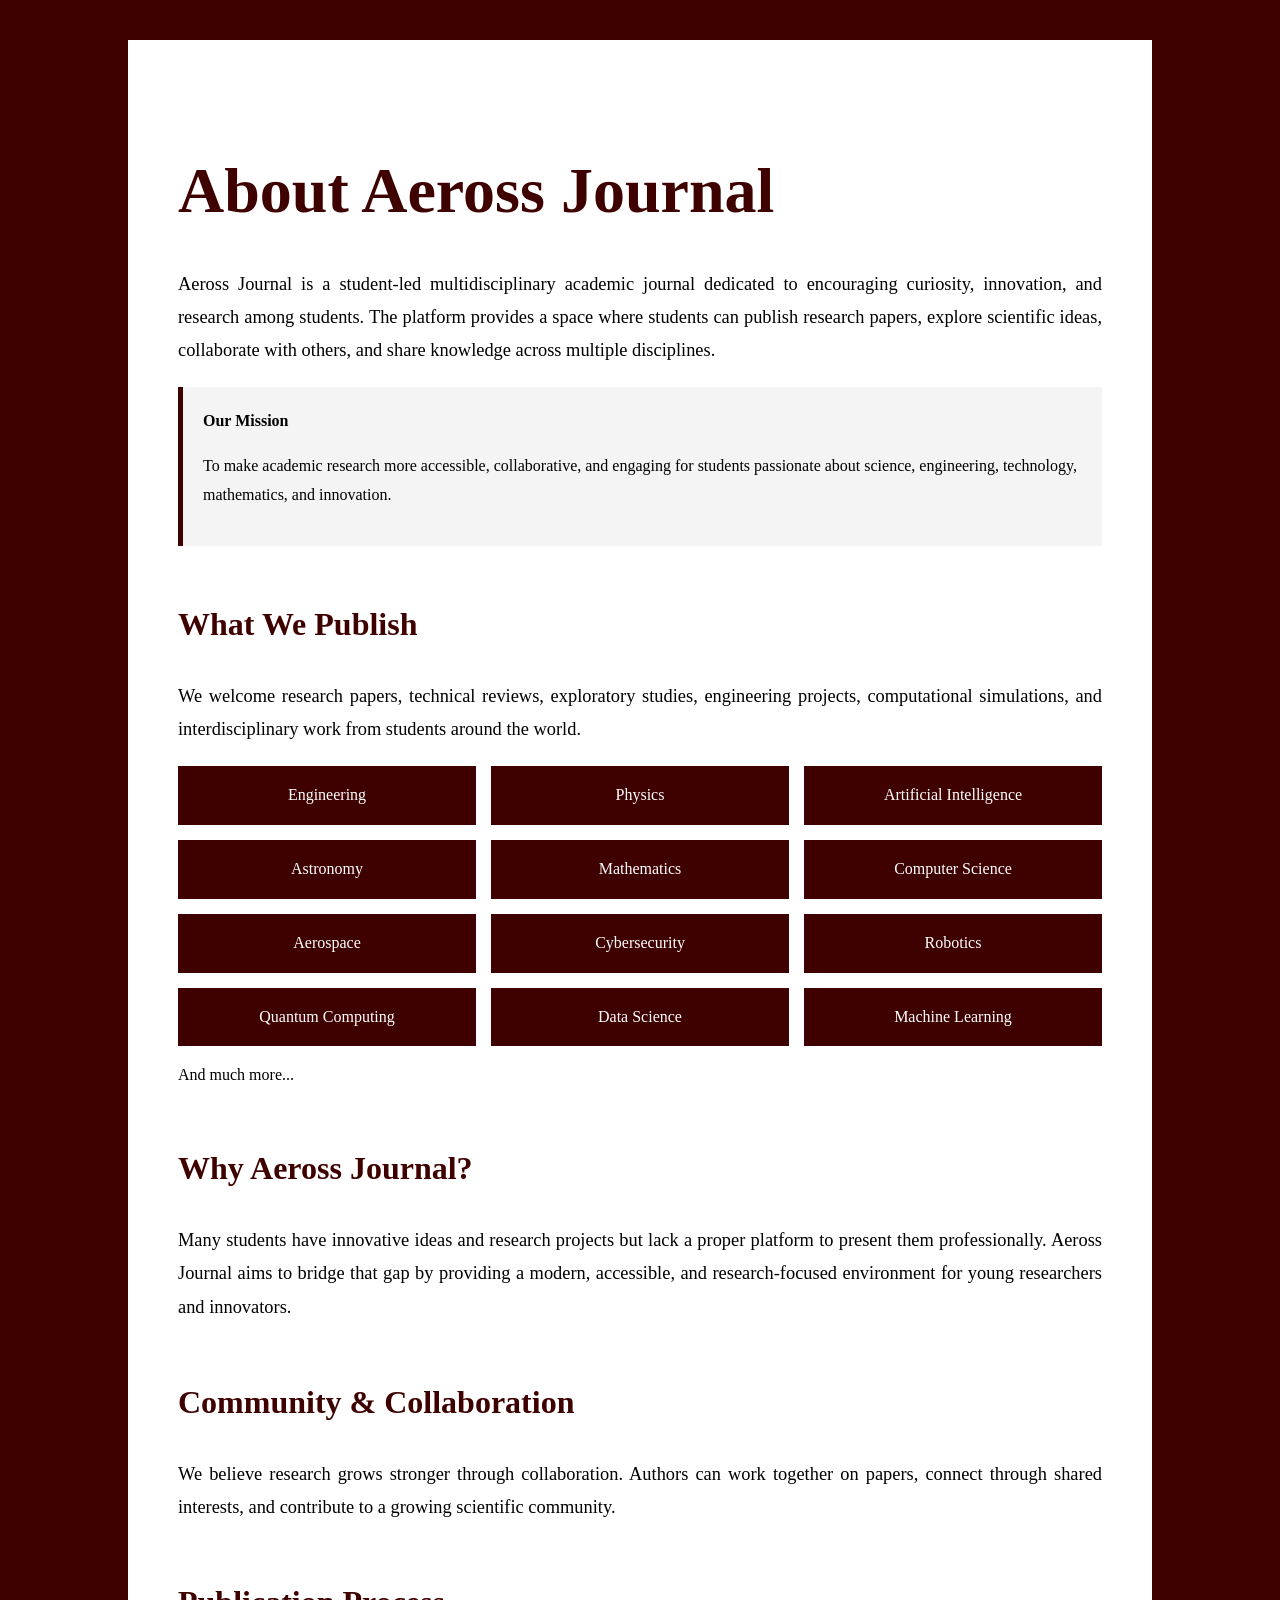
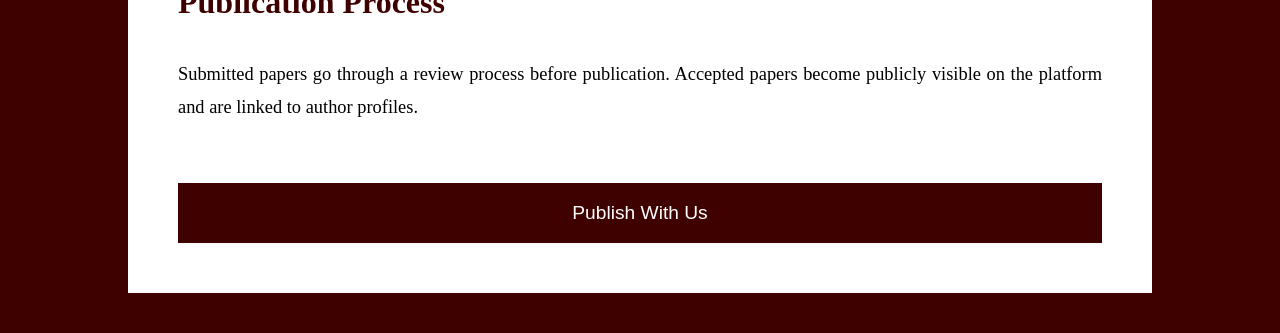
==== about.html @ bd8946fd "Add files via upload" ====
<!DOCTYPE html>
<html lang="en">

<head>

    <meta charset="UTF-8">

    <meta name="viewport" content="width=device-width, initial-scale=1.0">

    <title>About - Aeross Journal</title>

    <link rel="stylesheet" href="main.css">

    <style>

        body {
            background-color: var(--red);
            margin: 0;
        }

        .about-container {

            width: 80%;
            margin: 40px auto;

            background-color: white;

            padding: 50px;

            box-sizing: border-box;

            line-height: 1.8;
        }

        .about-title {

            font-size: 4rem;

            color: var(--red);

            margin-bottom: 20px;
        }

        .section-title {

            font-size: 2rem;

            color: var(--red);

            margin-top: 50px;
        }

        .about-text {

            font-size: 1.15rem;

            color: black;

            text-align: justify;
        }

        .highlight {

            background-color: #f4f4f4;

            border-left: 5px solid var(--red);

            padding: 20px;

            margin-top: 20px;
        }

        .topics-grid {

            display: grid;

            grid-template-columns: repeat(auto-fit, minmax(220px, 1fr));

            gap: 15px;

            margin-top: 20px;
        }

        .topic {

            background-color: var(--red);

            color: white;

            padding: 15px;

            text-align: center;

            font-size: 1rem;
        }

        .join-btn {

            margin-top: 40px;

            width: 100%;

            height: 60px;

            border: none;

            background-color: var(--red);

            color: white;

            font-size: 1.2rem;

            cursor: pointer;
        }

        .join-btn:hover {

            opacity: 0.9;
        }

    </style>

</head>

<body>

<div class="about-container">

    <h1 class="about-title">
        About Aeross Journal
    </h1>

    <p class="about-text">

        Aeross Journal is a student-led multidisciplinary academic journal
        dedicated to encouraging curiosity, innovation, and research among students.

        The platform provides a space where students can publish research papers,
        explore scientific ideas, collaborate with others, and share knowledge
        across multiple disciplines.

    </p>

    <div class="highlight">

        <strong>
            Our Mission
        </strong>

        <p>

            To make academic research more accessible, collaborative,
            and engaging for students passionate about science,
            engineering, technology, mathematics, and innovation.

        </p>

    </div>

    <h2 class="section-title">
        What We Publish
    </h2>

    <p class="about-text">

        We welcome research papers, technical reviews,
        exploratory studies, engineering projects,
        computational simulations, and interdisciplinary work
        from students around the world.

    </p>

    <div class="topics-grid">

        <div class="topic">Engineering</div>

        <div class="topic">Physics</div>

        <div class="topic">Artificial Intelligence</div>

        <div class="topic">Astronomy</div>

        <div class="topic">Mathematics</div>

        <div class="topic">Computer Science</div>

        <div class="topic">Aerospace</div>

        <div class="topic">Cybersecurity</div>

        <div class="topic">Robotics</div>

        <div class="topic">Quantum Computing</div>

        <div class="topic">Data Science</div>

        <div class="topic">Machine Learning</div>
        And much more...
    </div>

    <h2 class="section-title">
        Why Aeross Journal?
    </h2>

    <p class="about-text">

        Many students have innovative ideas and research projects
        but lack a proper platform to present them professionally.

        Aeross Journal aims to bridge that gap by providing
        a modern, accessible, and research-focused environment
        for young researchers and innovators.

    </p>

    <h2 class="section-title">
        Community & Collaboration
    </h2>

    <p class="about-text">

        We believe research grows stronger through collaboration.

        Authors can work together on papers,
        connect through shared interests,
        and contribute to a growing scientific community.

    </p>

    <h2 class="section-title">
        Publication Process
    </h2>

    <p class="about-text">

        Submitted papers go through a review process before publication.
        Accepted papers become publicly visible on the platform
        and are linked to author profiles.

    </p>

    <button
        class="join-btn"
        onclick="window.location.href='/publish.html'"
    >

        Publish With Us

    </button>

</div>

</body>

</html>
---- main.css ----
:root {
    --red: rgb(63, 0, 0);
}
body {
    overflow-x: hidden;
    background-color: var(--red);
    padding: 0%;
    margin: 0%;
    font-family: Cambria, Cochin, Georgia, Times, 'Times New Roman', serif;
}

.nav-bar {
    background-color: rgb(255, 255, 255);
    top: 0%;
    height: 90px;
    display: flex;
    width: 100%;
    align-items: center;
    padding-left: 3%;
    border-bottom: 2px rgb(0, 0, 0) solid;
    margin-bottom: 10px;
}
.hero-title {
    font-family: Cambria, Cochin, Georgia, Times, 'Times New Roman', serif;
    font-size: 2vw;
    background-color: rgb(255, 255, 255);
    padding: 5px;
    color: rgb(0, 0, 0);
}
.hero-title:hover {
    background-color: var(--red);
    color: rgb(255, 255, 255);
    cursor: pointer;
}

.btn-cont {
    position:absolute;
    right: 5%;
    display: flex;
    gap: 6px;
}
.search-btn {
    height: 39px;
    background-color: rgba(255, 255, 255, 0.678);
    width: 100px;
    color: rgb(0, 0, 0);
    cursor: pointer;
    span {
        margin-left: 6%;
        text-decoration: underline;
    }
}

.search-btn:hover {
    background-color: var(--red);
    color:rgb(255, 255, 255)
}

.art-week {
    height: 60vh;
    background-color: rgba(255, 255, 255, 0.925);
    margin: 10px;
    margin-top: 10px;
    display: flex;
    border: 2px black solid;
    cursor: pointer;
}
.art-image{
    display: flex;
    align-items: center;
    margin-right: 30px;
    flex:1;
}

.art-image img{
    width:100%;
    height: 100%;
}

/* RIGHT SIDE */
.art-content{
    flex:1;
    padding: 2rem;
    display:flex;
    flex-direction:column;
    gap:1rem;
}

.art-content span{
    font-size: 1rem;
    margin:0;
    color: rgb(0, 0, 0);
    text-decoration: underline;
}

.art-image p{
    text-align: justify;
    color: var(--red);
    font-size: 0.9rem;
}

.art-content hr {
    border: 1px black solid;
    width: 100%;
}

/* mini articles */

.more-articles {
    background-color: var(--red);

    display: grid;
    gap: 10px;

    grid-template-columns: repeat(5, 1fr);

    align-items: stretch;
}

.mini-art-cont {
    background-color: #ffffff;
    border: 1px solid black;
    padding: 10px;
    font-family: Cambria, Cochin, Georgia, Times, 'Times New Roman', serif;
    display: flex;
    flex-direction: column;

    gap: 12px;

    height: 100%;
    box-sizing: border-box;

    align-self: stretch;
    
    span {
        font-size: 1.25rem;
        margin:0;
        color: rgb(0, 0, 0);
        text-decoration: underline;
        font-weight: 900;
    }
    
    p {
        margin:0;
        line-height:1.5;
        color:#000000;
    }
}

.mini-art-image img {
    height: 180px;
    width: 100%;
    object-fit: cover;

    display: block;
}

.aeross-email-e {
    background-color: var(--red);
    border: 5px rgb(255, 255, 255) solid;
    img{
        height: 210px;
        z-index: 0;
        object-fit: contain;
    }
    span {
        color: rgb(255, 255, 255);
        font-size: 1.5rem;
        text-decoration: none;
    }
    p {
        color:rgb(255, 255, 255);
    }
    button {
        width: 100%;
        height: 50px;
        border: none;
        background-color: rgb(0, 0, 0);
        font-size: 1rem;
        cursor: pointer;
        color: white;
    }
}

.genre {
    width: 96vw;
    height: auto;
    margin: 10px;
    position: relative;
    z-index: 3;
    display: flex;
    padding: 5px;
    padding-right: 10px;
    align-items: center;

    hr {
        background-color: #000000;
        margin-right: 20px;
    }
    .choose-genre {
        justify-content: center;
    }
    #genre {
        width: 60vw;
        height: 30px;
        border: 2px black solid;
        font-size: large;
        padding-left: 10px;
    }
    
    .suggestions {
        position: absolute;
        background: white;
        border: 1px solid #ccc;
        border-top: none;
        max-height: 200px;
        overflow-y: auto;
        width: 74vw;
    }

    .suggestion-item {
        padding: 10px;
        cursor: pointer;
    }

    .suggestion-item:hover {
        background: #f0f0f0;
    }
    input {
        width: 74vw;
        padding: 10px;
        font-size: 16px;
    }


}

#art-week-title {
    font-size: 3.3rem;
    color: #000000;
}

.title {
    font-size: 2.5rem;
    color: #ffffff;
}

.quote {
    width: 50vw;
    display: flex;
    justify-content: center;
    justify-self: center;
    text-align: justify;
    padding: 0%;
    margin: 0%;
}
.quote-art {
    color: #ffffff;
    margin-top: 10vh;
    margin-bottom: 10vh;
}
.para {
    font-size: 1.2rem;
    width: 50vw;
    padding: 10px;
}

.footer{

padding:30px 0px;
font-family: 'Play', sans-serif;
text-align:center;
}

.footer .row{
width:100%;
margin:1% 0%;
padding:0.6% 0%;
color:gray;
font-size:0.8em;
display: flex;
justify-content: center;
align-items: center;
}

.footer .row a{
text-decoration:none;
color:gray;
transition:0.5s;
margin: 0 12px;
}

.footer .row a:hover{
color:#fff;
}

.footer .row ul{
width:100%;
}

.footer .row ul li{
display:inline-block;
margin:0px 30px;
}

.footer .row a i{
font-size:2em;
margin:0% 1%;
}

@media (max-width:720px){
.footer{
text-align:left;
padding:5%;
}
.footer .row ul li{
display:block;
margin:10px 0px;
text-align:left;
}
.footer .row a i{
margin:0% 3%;
}
}

.img {
    position: relative;
    width: 90px;
    height: 90px;

    display: flex;
    justify-content: center;
    align-items: center;

    margin: 0 20px;
}

.img img {
    position: absolute;
    height: 80px;
}

.img #light {
    z-index: 2;
}

.img #dark {
    filter: invert(1);
    transform: translate(5px, 5px);
    z-index: 1;
}

/* CONTACT SECTION */
.contact {
    color: white;
    font-family: monospace;
}

.contact .title {
    font-size: 2rem;
    display: block;
    margin-bottom: 20px;
}

/* RIGHT IMAGE */
.aeross-img-foot {
    position:absolute;
    height: 0px;
}

.aeross-img-foot img {
    height: 120px;
    position: absolute;
    top: 0;
    left: 0;
}

.aeross-img-foot #light {
    z-index: 2;
}

.aeross-img-foot #dark {
    filter: invert(1);
    transform: translate(4px, 4px);
}

.legal-page {
    background-color: white;
    margin: 40px auto;
    padding: 40px;
    width: 80%;
    line-height: 1.8;
    font-size: 1.1rem;
}

.legal-page h1 {
    font-size: 3rem;
    color: var(--red);
}

.legal-page h2 {
    margin-top: 40px;
    color: var(--red);
}

.legal-page ul {
    padding-left: 30px;
}
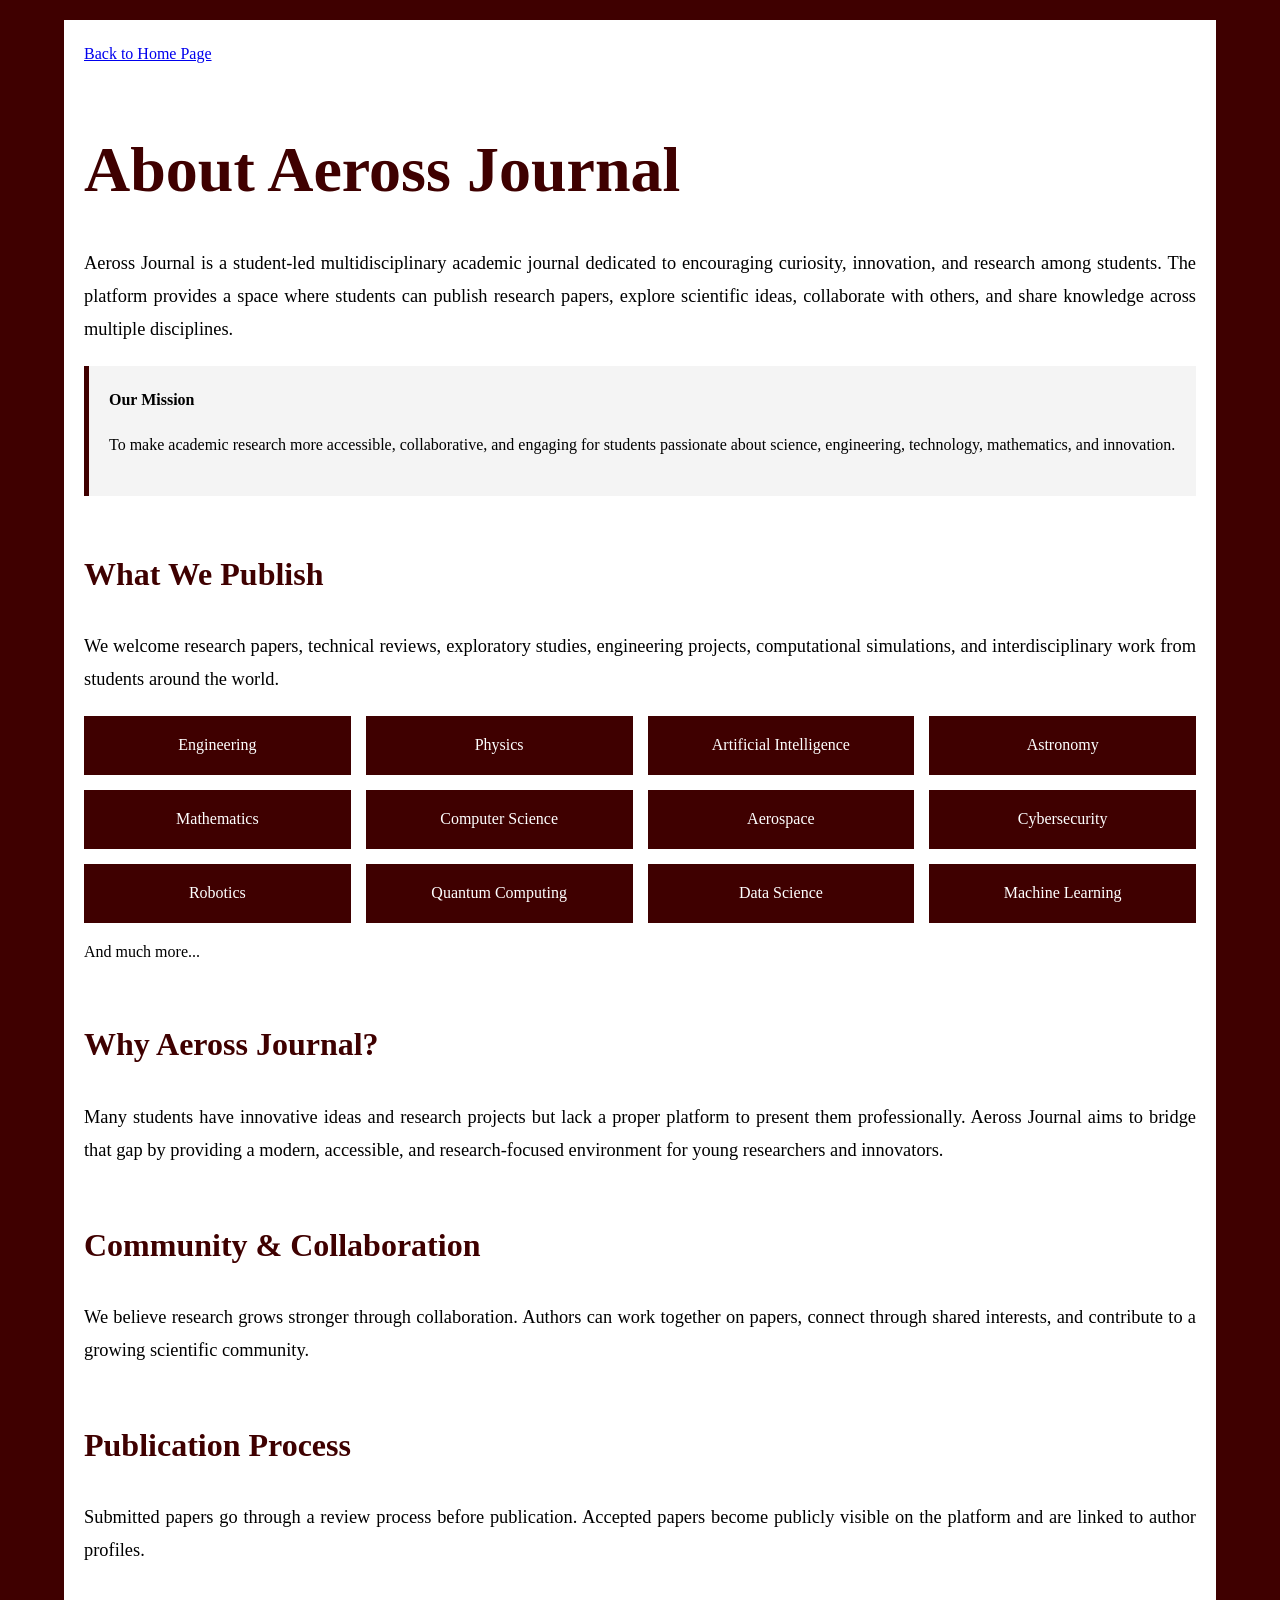
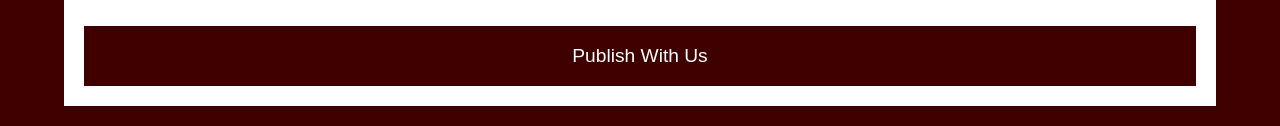
==== commit 0875700d: "Add files via upload" ====
--- a/about.html
+++ b/about.html
@@ -20,12 +20,12 @@
 
         .about-container {
 
-            width: 80%;
-            margin: 40px auto;
+            width: 90%;
+            margin: 20px auto;
 
             background-color: white;
 
-            padding: 50px;
+            padding: 20px;
 
             box-sizing: border-box;
 
@@ -125,7 +125,7 @@
 <body>
 
 <div class="about-container">
-
+    <a href="/index.html">Back to Home Page</a>
     <h1 class="about-title">
         About Aeross Journal
     </h1>
@@ -241,7 +241,7 @@
 
     <button
         class="join-btn"
-        onclick="window.location.href='/publish.html'"
+        onclick="window.location.href='/pwu.html'"
     >
 
         Publish With Us
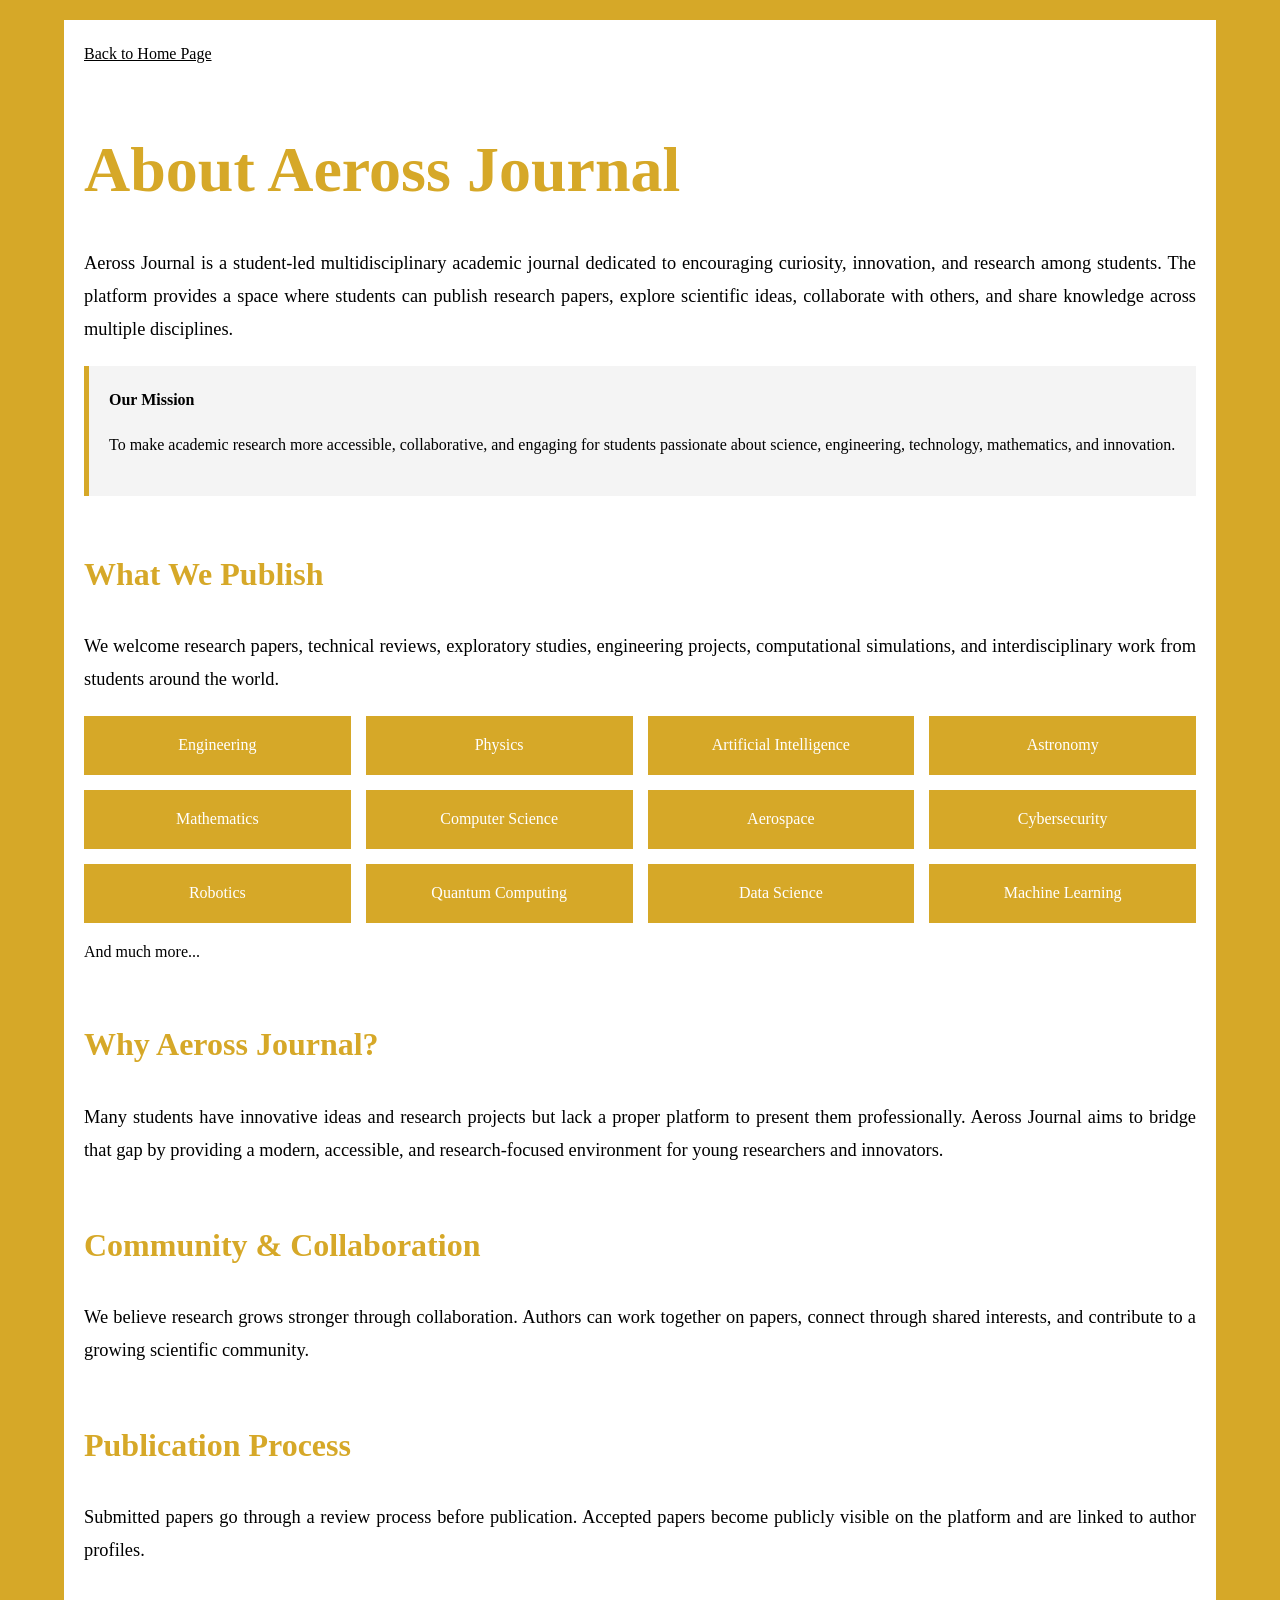
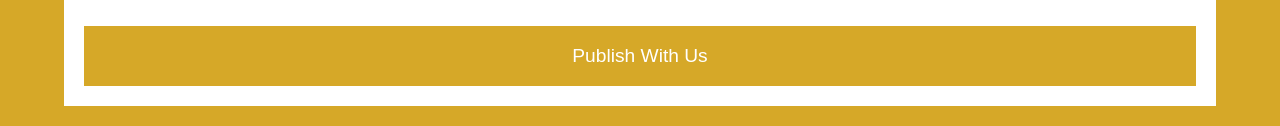
==== commit 81cf987b: "Add files via upload" ====
--- a/about.html
+++ b/about.html
@@ -247,7 +247,7 @@
         Publish With Us
 
     </button>
-
+    <script src="main.js"></script>
 </div>
 
 </body>
--- a/main.css
+++ b/main.css
@@ -1,6 +1,6 @@
 
 :root {
-    --red: rgb(63, 0, 0);
+    --red: #d6a828; /*#fdc42d*/
 }
 body {
     overflow-x: hidden;
@@ -59,7 +59,7 @@
 
 .art-week {
     height: 60vh;
-    background-color: rgba(255, 255, 255, 0.925);
+    background-color: rgb(255, 255, 255);
     margin: 10px;
     margin-top: 10px;
     display: flex;
@@ -184,6 +184,7 @@
 }
 
 .genre {
+    background-color: #ffffff;
     width: 96vw;
     height: auto;
     margin: 10px;
@@ -193,6 +194,11 @@
     padding: 5px;
     padding-right: 10px;
     align-items: center;
+    border: 2px black solid;
+
+    .title {
+        color: #000000;
+    }
 
     hr {
         background-color: #000000;
@@ -222,15 +228,18 @@
     .suggestion-item {
         padding: 10px;
         cursor: pointer;
+        border-bottom: 1px black solid;
     }
 
     .suggestion-item:hover {
-        background: #f0f0f0;
+        background: var(--red);
+        color: #ffffff;
     }
     input {
         width: 74vw;
         padding: 10px;
         font-size: 16px;
+        border: 2px black solid;
     }
 
 
@@ -239,6 +248,7 @@
 #art-week-title {
     font-size: 3.3rem;
     color: #000000;
+    text-decoration: none;
 }
 
 .title {
@@ -286,13 +296,13 @@
 
 .footer .row a{
 text-decoration:none;
-color:gray;
+color:#fff;
 transition:0.5s;
 margin: 0 12px;
 }
 
 .footer .row a:hover{
-color:#fff;
+color: gray;
 }
 
 .footer .row ul{
@@ -406,4 +416,8 @@
 
 .legal-page ul {
     padding-left: 30px;
+}
+
+a {
+    color: black;
 }
